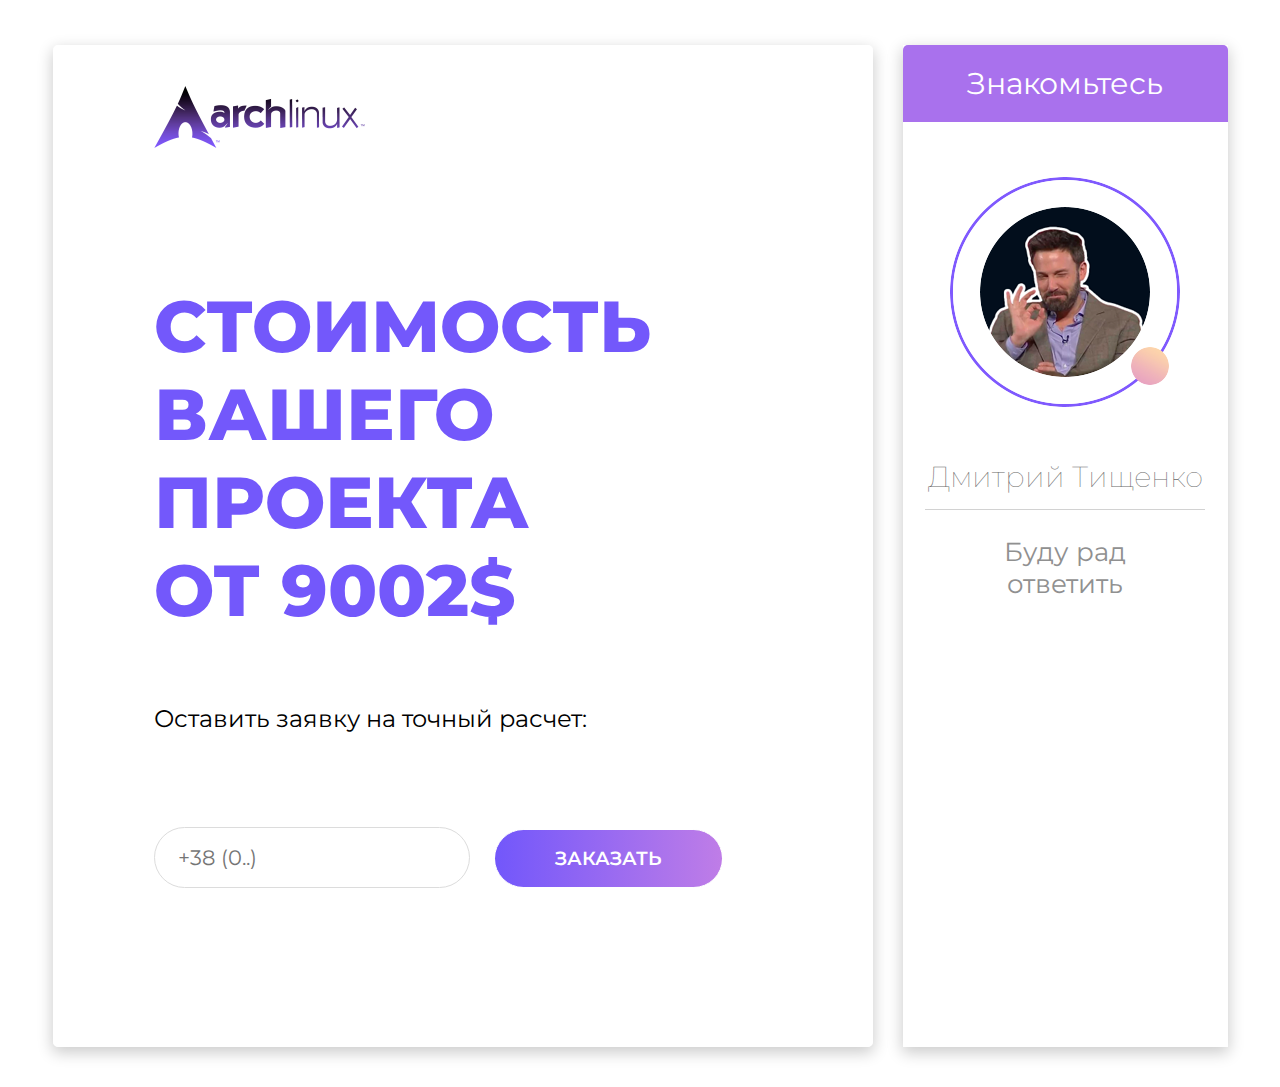
==== price.html @ 6089a8a8 "first commit" ====
<!DOCTYPE html>
<html lang="en">
<head>
	<meta charset="UTF-8">
	<title>Price</title>
	<link rel="stylesheet" type="text/css" href="css/price.css">
	<meta name="viewport" content="width=device-width">
	<link href="https://fonts.googleapis.com/css?family=Montserrat:400,500,700,900&display=swap" rel="stylesheet">
</head>
<body>
	<div class="mainContent">
		<div class="container">
			<div class="mainContent__list">
				<div class="mainContent__firstItem">
					<img src="img/logo.png">
					<h3>Стоимость<br>вашего<br>проекта<br>от <span id="ranNum"></span>$</h3>
					<p>Оставить заявку на точный расчет:</p>
					<div class="phone">
						<input type="tel" id="phone" name="phone" placeholder=" +38 (0..)">
						<button onclick="showText()">ЗАКАЗАТЬ</button>
					</div>
				</div>

				<div class="mainContent__secondItem">
					<div class="acquaintance">
						<span>Знакомьтесь</span>
					</div>
					<img src="img/man.png">
					<h5>Дмитрий Тищенко</h5>
					<div class="line"></div>
					<p>Буду рад <br>ответить</p>
				</div>
			</div>
		</div>
	</div>

	<script src="script.js"></script> 
</body>
</html>
---- css/price.css ----
body {
  margin: 0;
  padding: 0; }

.container {
  max-width: 1175px;
  width: 100%;
  margin: 0 auto;
  display: -webkit-box;
  display: -ms-flexbox;
  display: flex;
  -webkit-box-pack: justify;
  -ms-flex-pack: justify;
  justify-content: space-between;
  -ms-flex-wrap: wrap;
  flex-wrap: wrap; }

.mainContent .mainContent__list {
  display: -webkit-box;
  display: -ms-flexbox;
  display: flex;
  -webkit-box-pack: justify;
  -ms-flex-pack: justify;
  justify-content: space-between;
  width: 100%;
  margin-top: 45px;
  margin-bottom: 40px; }
  .mainContent .mainContent__list .mainContent__firstItem {
    max-width: 770px;
    width: 100%;
    height: 1000px;
    border: 1px solid #fff;
    padding-left: 100px;
    border-radius: 5px;
    -webkit-box-shadow: 0px 5px 14.4px 0.6px rgba(0, 0, 0, 0.2);
    box-shadow: 0px 5px 14.4px 0.6px rgba(0, 0, 0, 0.2); }
    .mainContent .mainContent__list .mainContent__firstItem img {
      margin-top: 40px; }
    .mainContent .mainContent__list .mainContent__firstItem h3 {
      font-size: 72px;
      color: #7358fb;
      font-family: Montserrat, "Black";
      font-weight: 800;
      text-transform: uppercase;
      margin-top: 130px;
      margin-bottom: 70px; }
    .mainContent .mainContent__list .mainContent__firstItem p {
      font-size: 24px;
      font-family: Montserrat, "Medium"; }
    .mainContent .mainContent__list .mainContent__firstItem .phone input {
      max-width: 280px;
      width: 100%;
      color: #cfcfcf;
      font-family: Montserrat, "Black";
      font-size: 21px;
      padding: 17px;
      margin-top: 70px;
      border-radius: 40px;
      border: 1px solid #dcdcdc;
      outline: none; }
    .mainContent .mainContent__list .mainContent__firstItem .phone button {
      outline: none;
      cursor: pointer;
      padding: 17px 60px;
      margin-left: 20px;
      border: 1px solid;
      font-size: 19px;
      color: #fff;
      font-family: Montserrat, "Black";
      font-weight: 600;
      border-radius: 40px;
      background-image: -webkit-linear-gradient(0deg, #7257fb 0%, #bf7de7 100%); }
  .mainContent .mainContent__list .mainContent__secondItem {
    width: 530px;
    text-align: center;
    margin-left: 30px;
    border: 1px solid #fff;
    border: 5px;
    -webkit-box-shadow: 0px 5px 14.4px 0.6px rgba(0, 0, 0, 0.2);
    box-shadow: 0px 5px 14.4px 0.6px rgba(0, 0, 0, 0.2); }
    .mainContent .mainContent__list .mainContent__secondItem .acquaintance {
      background: #a971ed;
      color: #fff;
      font-size: 30px;
      text-align: center;
      padding: 20px 0;
      border-top-left-radius: 5px;
      border-top-right-radius: 5px; }
      .mainContent .mainContent__list .mainContent__secondItem .acquaintance span {
        margin-top: 0;
        font-family: Montserrat, "Regular"; }
    .mainContent .mainContent__list .mainContent__secondItem img {
      margin-top: 55px; }
    .mainContent .mainContent__list .mainContent__secondItem h5 {
      font-size: 29px;
      margin-bottom: 0;
      font-family: Montserrat, "Regular";
      font-weight: 100;
      margin-bottom: 15px;
      color: #696969; }
    .mainContent .mainContent__list .mainContent__secondItem .line {
      border-bottom: 1px solid #d2d2d2;
      width: 280px;
      margin: 0 auto; }
    .mainContent .mainContent__list .mainContent__secondItem p {
      font-size: 26px;
      color: #909090;
      font-family: Montserrat, "Regular"; }
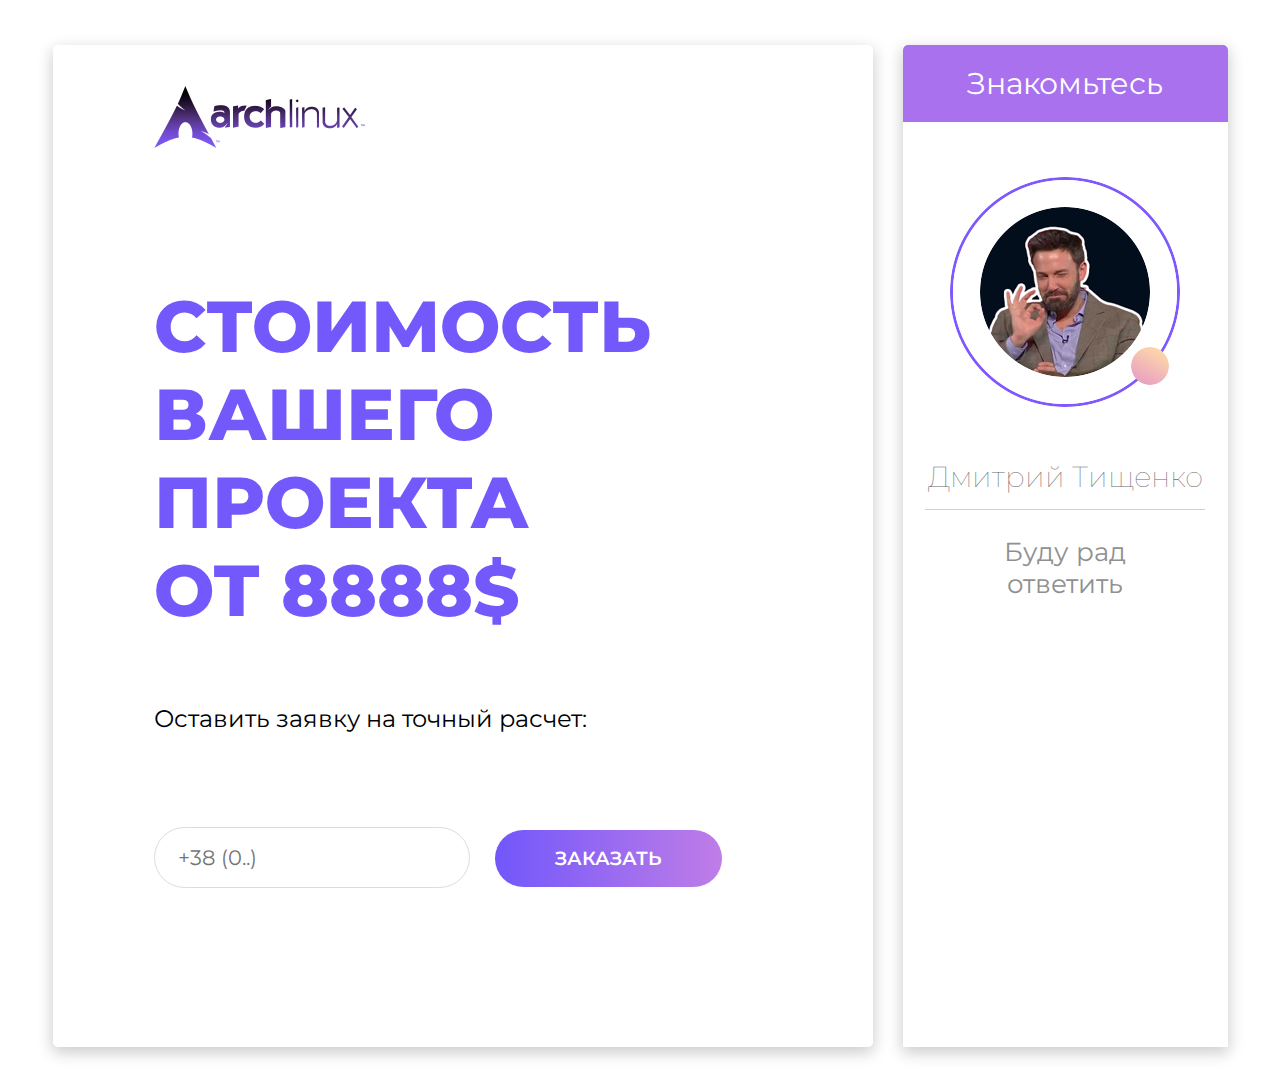
==== commit a4aa20ba: "second commit" ====
--- a/price.html
+++ b/price.html
@@ -13,10 +13,10 @@
 			<div class="mainContent__list">
 				<div class="mainContent__firstItem">
 					<img src="img/logo.png">
-					<h3>Стоимость<br>вашего<br>проекта<br>от <span id="ranNum"></span>$</h3>
+					<h3>Стоимость<br>вашего<br>проекта<br>от <span id="projectPrice"></span>$</h3>
 					<p>Оставить заявку на точный расчет:</p>
 					<div class="phone">
-						<input type="tel" id="phone" name="phone" placeholder=" +38 (0..)">
+						<input type="tel" id="phone" name="phone" placeholder=" +38 (0..)" oninput="formatPhone(this)">
 						<button onclick="showText()">ЗАКАЗАТЬ</button>
 					</div>
 				</div>
@@ -34,6 +34,6 @@
 		</div>
 	</div>
 
-	<script src="script.js"></script> 
+	<script onload="populateProjectPrice()" src="script.js"></script> 
 </body>
 </html>--- a/css/price.css
+++ b/css/price.css
@@ -106,3 +106,45 @@
       font-size: 26px;
       color: #909090;
       font-family: Montserrat, "Regular"; }
+
+@media (max-width: 1150px) {
+  .mainContent .mainContent__list {
+    -ms-flex-wrap: wrap;
+    flex-wrap: wrap; }
+    .mainContent .mainContent__list .mainContent__firstItem {
+      margin: 0 auto; }
+    .mainContent .mainContent__list .mainContent__secondItem {
+      max-width: 880px;
+      width: 100%;
+      margin: 0 auto;
+      margin-top: 50px; } }
+
+@media (max-width: 800px) {
+  .mainContent .mainContent__list {
+    text-align: center; }
+    .mainContent .mainContent__list .mainContent__firstItem {
+      padding-left: 0px; }
+      .mainContent .mainContent__list .mainContent__firstItem p {
+        font-size: 14px; }
+      .mainContent .mainContent__list .mainContent__firstItem h3 {
+        font-size: 30px;
+        margin-top: 50px;
+        margin-bottom: 30px; }
+      .mainContent .mainContent__list .mainContent__firstItem .phone {
+        -ms-flex-wrap: wrap;
+        flex-wrap: wrap; }
+        .mainContent .mainContent__list .mainContent__firstItem .phone input {
+          max-width: 218px;
+          width: 100%;
+          font-size: 14px;
+          padding: 10px;
+          margin-top: 30px; }
+        .mainContent .mainContent__list .mainContent__firstItem .phone button {
+          margin-top: 20px;
+          padding: 10px 16px;
+          font-size: 14px;
+          margin-left: 10px; } }
+
+@media (max-width: 480px) {
+  .mainContent .mainContent__list .mainContent__secondItem {
+    display: none; } }
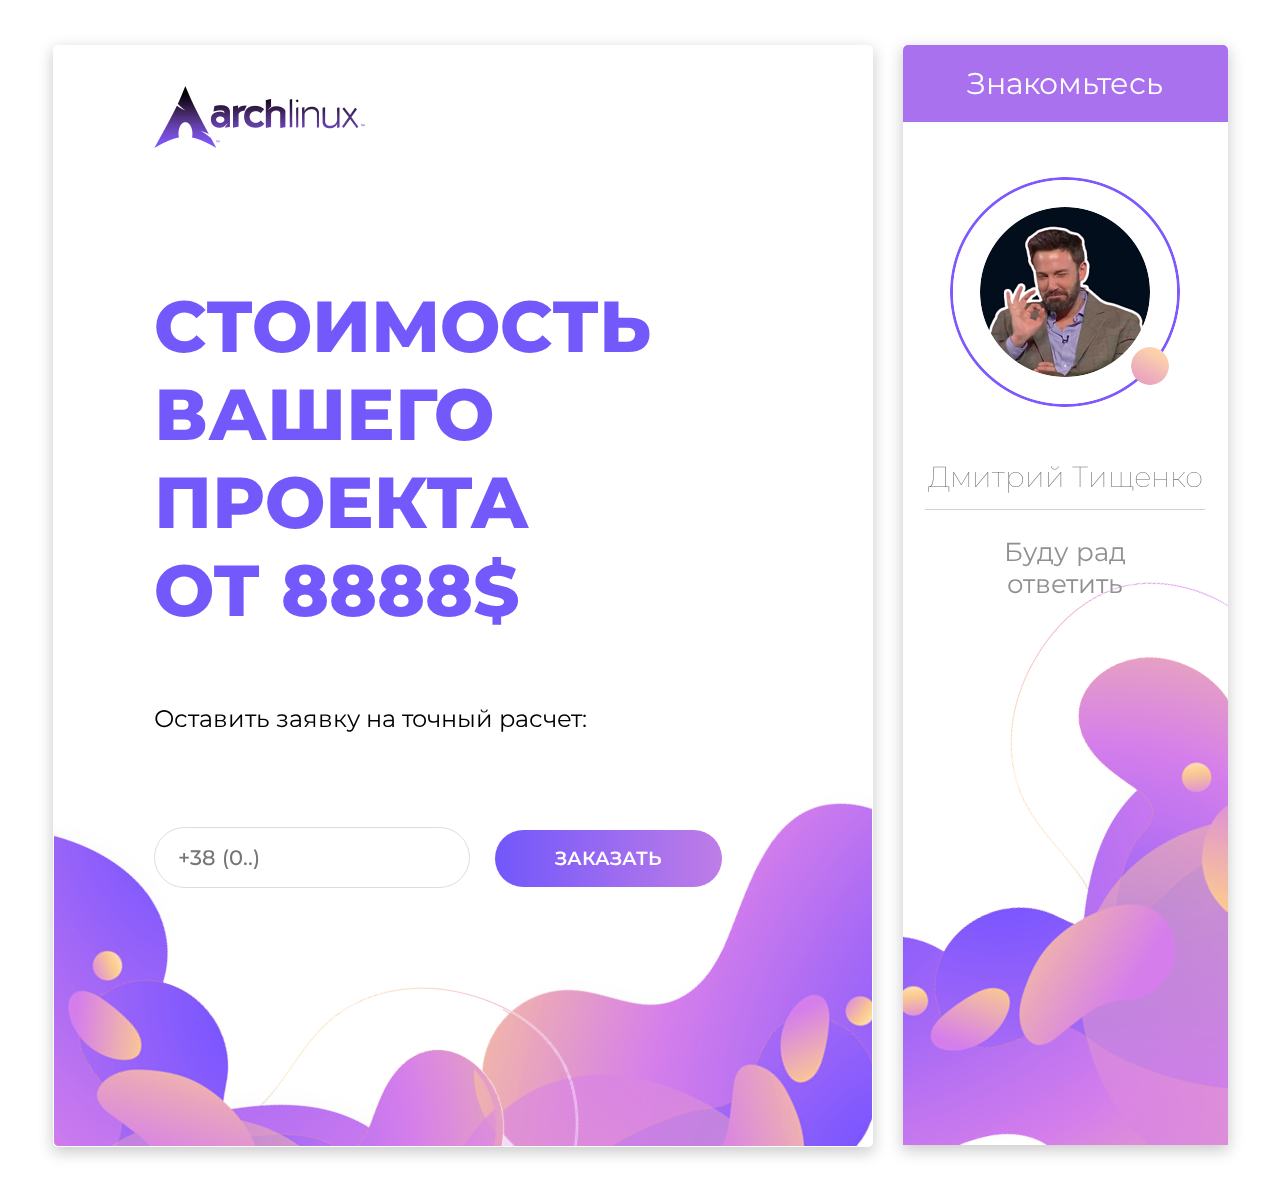
==== commit b5805d4a: "third commit" ====
--- a/price.html
+++ b/price.html
@@ -19,8 +19,8 @@
 						<input type="tel" id="phone" name="phone" placeholder=" +38 (0..)" oninput="formatPhone(this)">
 						<button onclick="showText()">ЗАКАЗАТЬ</button>
 					</div>
+					<img src="img/background.png" id="mainbg">
 				</div>
-
 				<div class="mainContent__secondItem">
 					<div class="acquaintance">
 						<span>Знакомьтесь</span>
@@ -29,6 +29,7 @@
 					<h5>Дмитрий Тищенко</h5>
 					<div class="line"></div>
 					<p>Буду рад <br>ответить</p>
+					<img src="img/manbg.png" id="bottonimg">
 				</div>
 			</div>
 		</div>
--- a/css/price.css
+++ b/css/price.css
@@ -26,14 +26,16 @@
   margin-top: 45px;
   margin-bottom: 40px; }
   .mainContent .mainContent__list .mainContent__firstItem {
+    height: 1100px;
     max-width: 770px;
     width: 100%;
-    height: 1000px;
     border: 1px solid #fff;
     padding-left: 100px;
     border-radius: 5px;
     -webkit-box-shadow: 0px 5px 14.4px 0.6px rgba(0, 0, 0, 0.2);
-    box-shadow: 0px 5px 14.4px 0.6px rgba(0, 0, 0, 0.2); }
+    box-shadow: 0px 5px 14.4px 0.6px rgba(0, 0, 0, 0.2);
+    overflow-x: scroll;
+    overflow-y: hidden; }
     .mainContent .mainContent__list .mainContent__firstItem img {
       margin-top: 40px; }
     .mainContent .mainContent__list .mainContent__firstItem h3 {
@@ -50,9 +52,10 @@
     .mainContent .mainContent__list .mainContent__firstItem .phone input {
       max-width: 280px;
       width: 100%;
-      color: #cfcfcf;
+      color: #999999;
       font-family: Montserrat, "Black";
       font-size: 21px;
+      font-weight: 500;
       padding: 17px;
       margin-top: 70px;
       border-radius: 40px;
@@ -70,14 +73,24 @@
       font-weight: 600;
       border-radius: 40px;
       background-image: -webkit-linear-gradient(0deg, #7257fb 0%, #bf7de7 100%); }
+    .mainContent .mainContent__list .mainContent__firstItem #mainbg {
+      display: block;
+      position: relative;
+      right: 259px;
+      bottom: 100px;
+      margin-top: 0;
+      z-index: -1; }
   .mainContent .mainContent__list .mainContent__secondItem {
     width: 530px;
+    height: 1100px;
     text-align: center;
     margin-left: 30px;
     border: 1px solid #fff;
     border: 5px;
     -webkit-box-shadow: 0px 5px 14.4px 0.6px rgba(0, 0, 0, 0.2);
-    box-shadow: 0px 5px 14.4px 0.6px rgba(0, 0, 0, 0.2); }
+    box-shadow: 0px 5px 14.4px 0.6px rgba(0, 0, 0, 0.2);
+    overflow-x: scroll;
+    overflow-y: hidden; }
     .mainContent .mainContent__list .mainContent__secondItem .acquaintance {
       background: #a971ed;
       color: #fff;
@@ -102,6 +115,12 @@
       border-bottom: 1px solid #d2d2d2;
       width: 280px;
       margin: 0 auto; }
+    .mainContent .mainContent__list .mainContent__secondItem #bottonimg {
+      display: block;
+      position: relative;
+      right: 170px;
+      bottom: 45px;
+      margin-top: 0; }
     .mainContent .mainContent__list .mainContent__secondItem p {
       font-size: 26px;
       color: #909090;
@@ -114,7 +133,7 @@
     .mainContent .mainContent__list .mainContent__firstItem {
       margin: 0 auto; }
     .mainContent .mainContent__list .mainContent__secondItem {
-      max-width: 880px;
+      max-width: 480px;
       width: 100%;
       margin: 0 auto;
       margin-top: 50px; } }
@@ -146,5 +165,9 @@
           margin-left: 10px; } }
 
 @media (max-width: 480px) {
+  .mainContent .mainContent__list .mainContent__firstItem {
+    height: 700px; }
+    .mainContent .mainContent__list .mainContent__firstItem h3 {
+      font-size: 20px; }
   .mainContent .mainContent__list .mainContent__secondItem {
     display: none; } }
